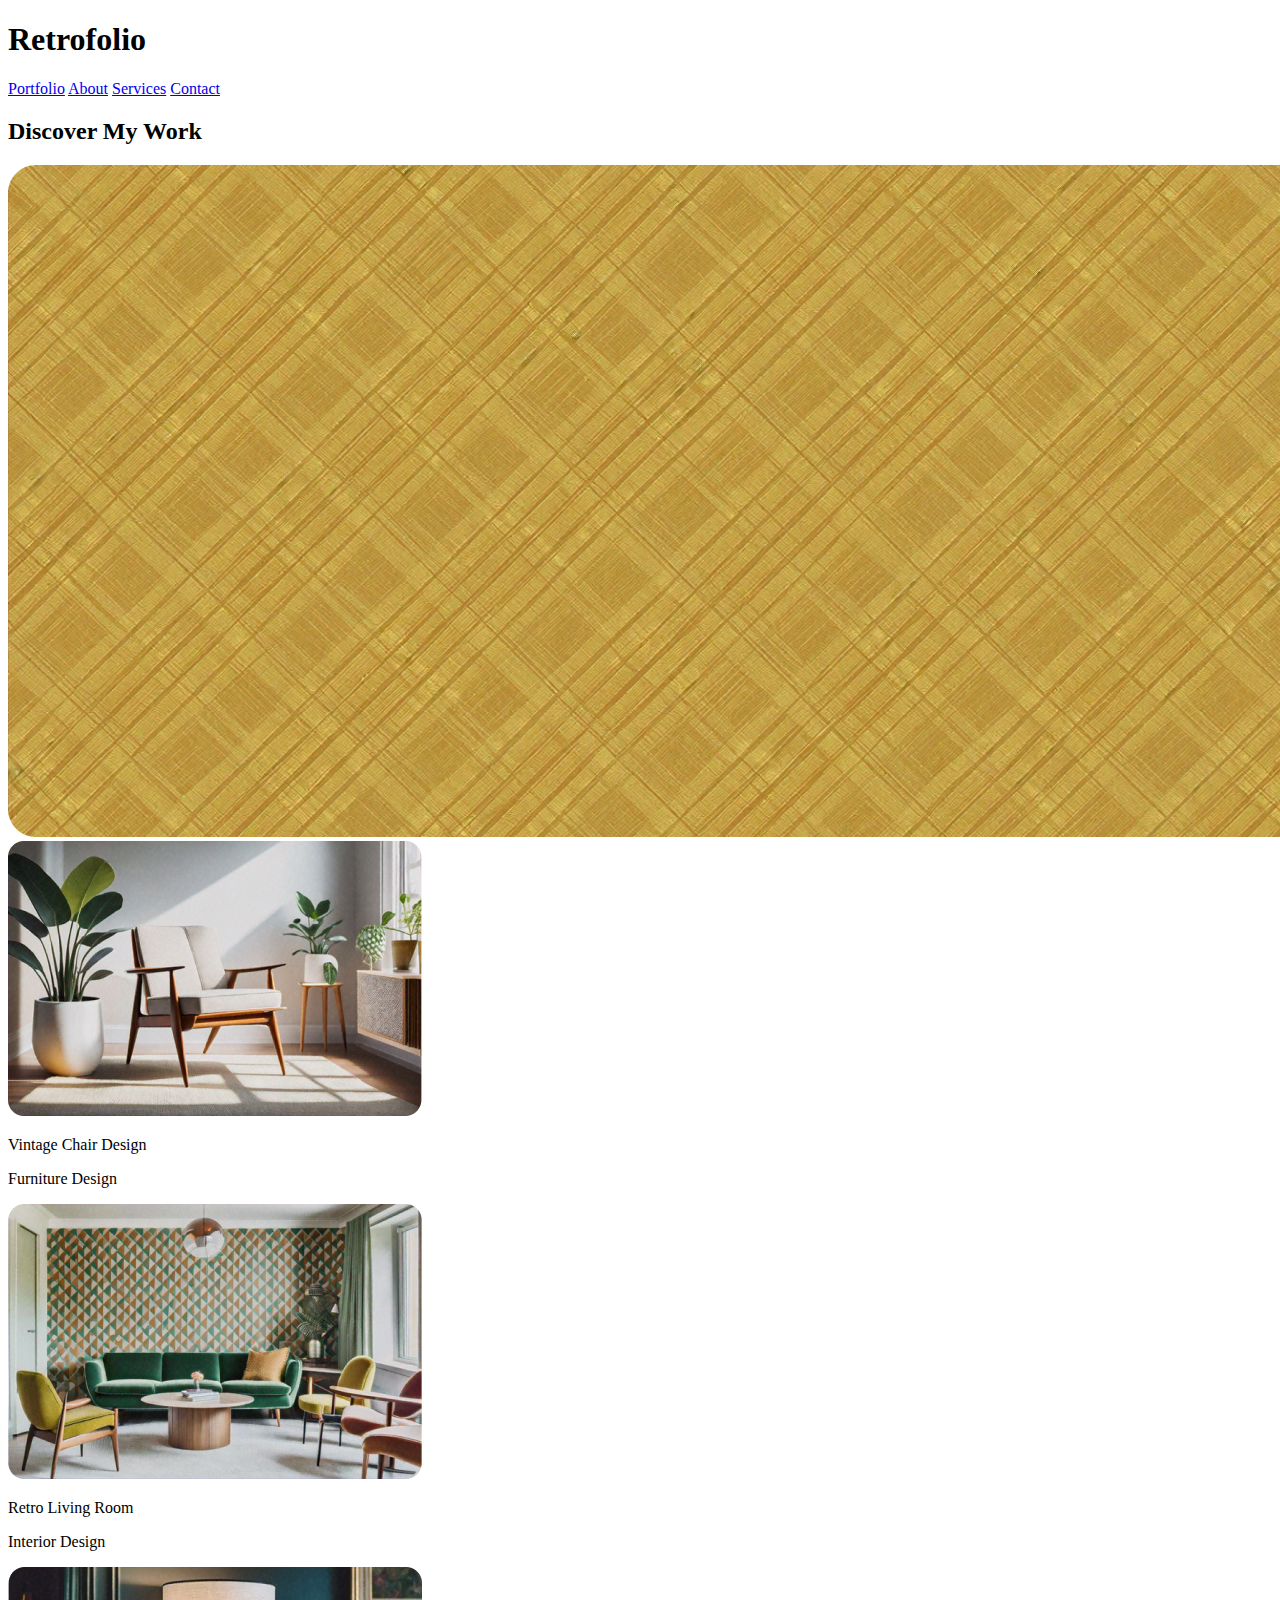
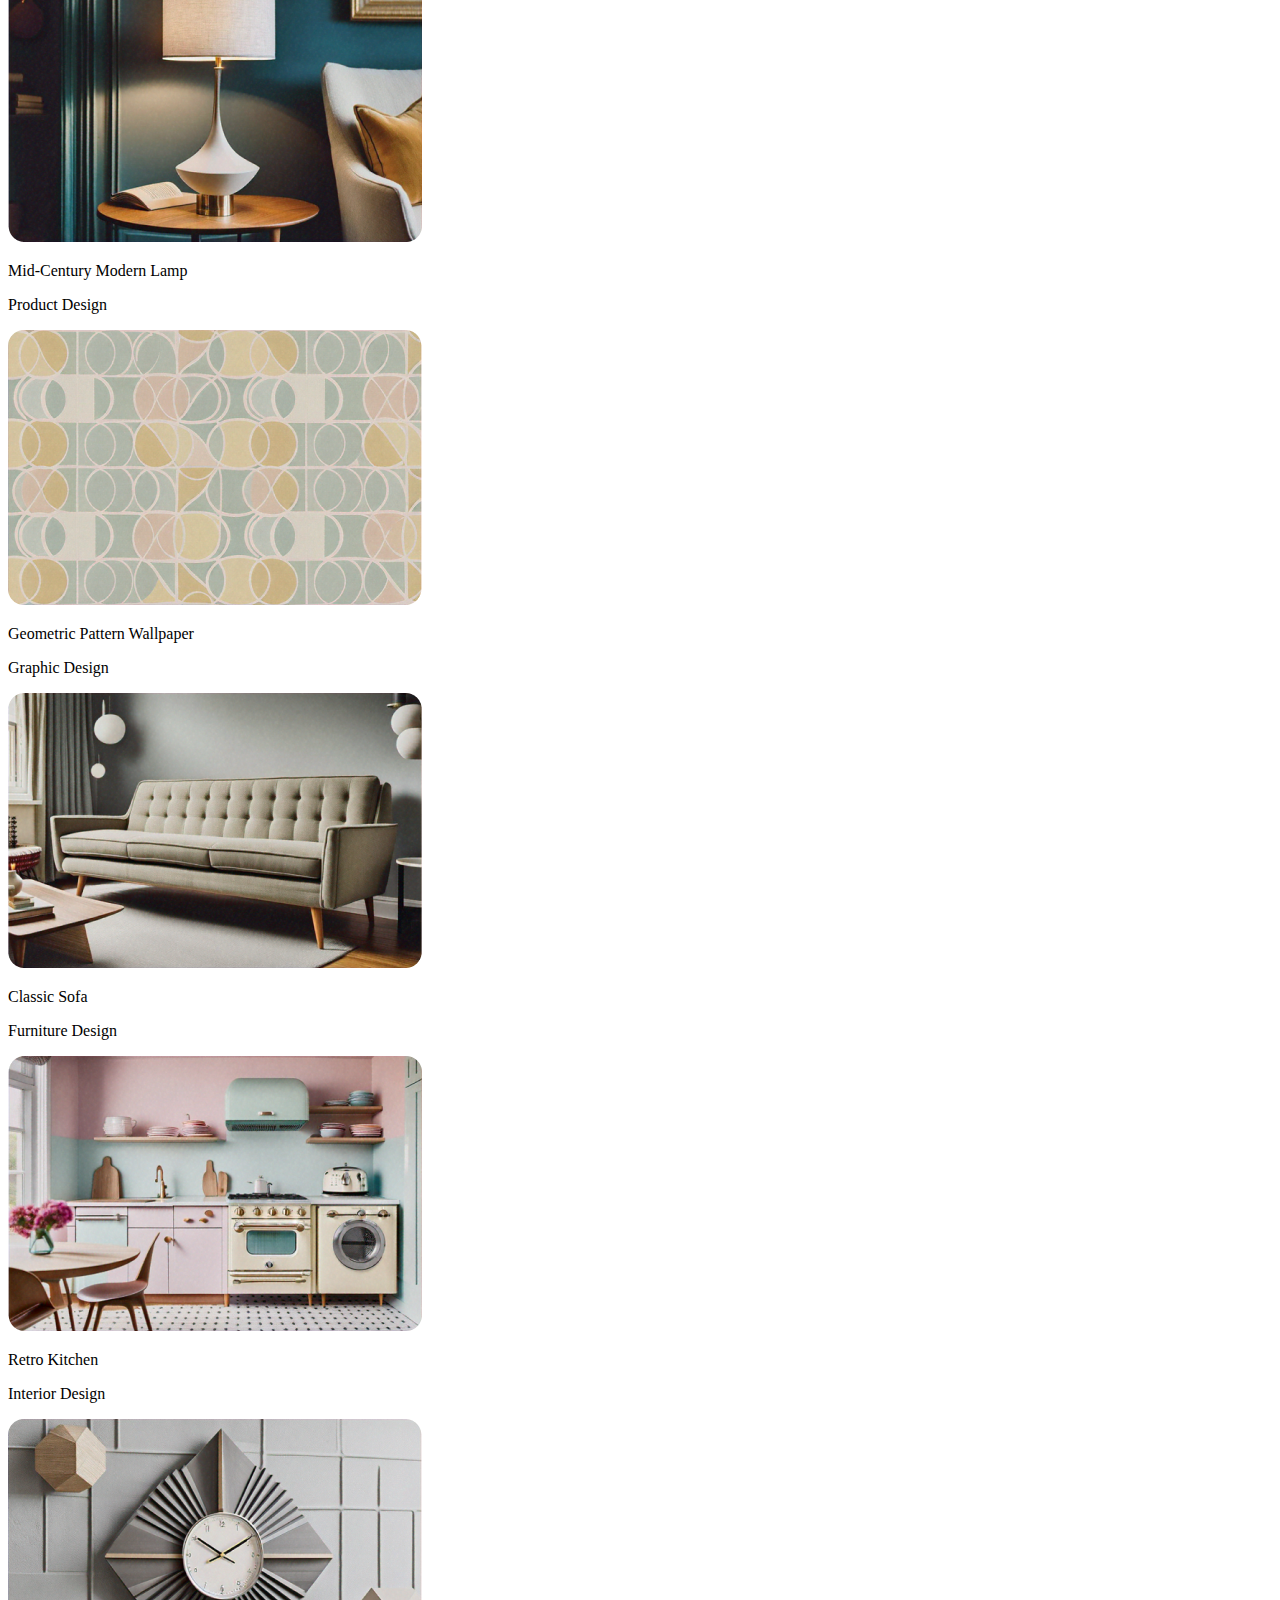
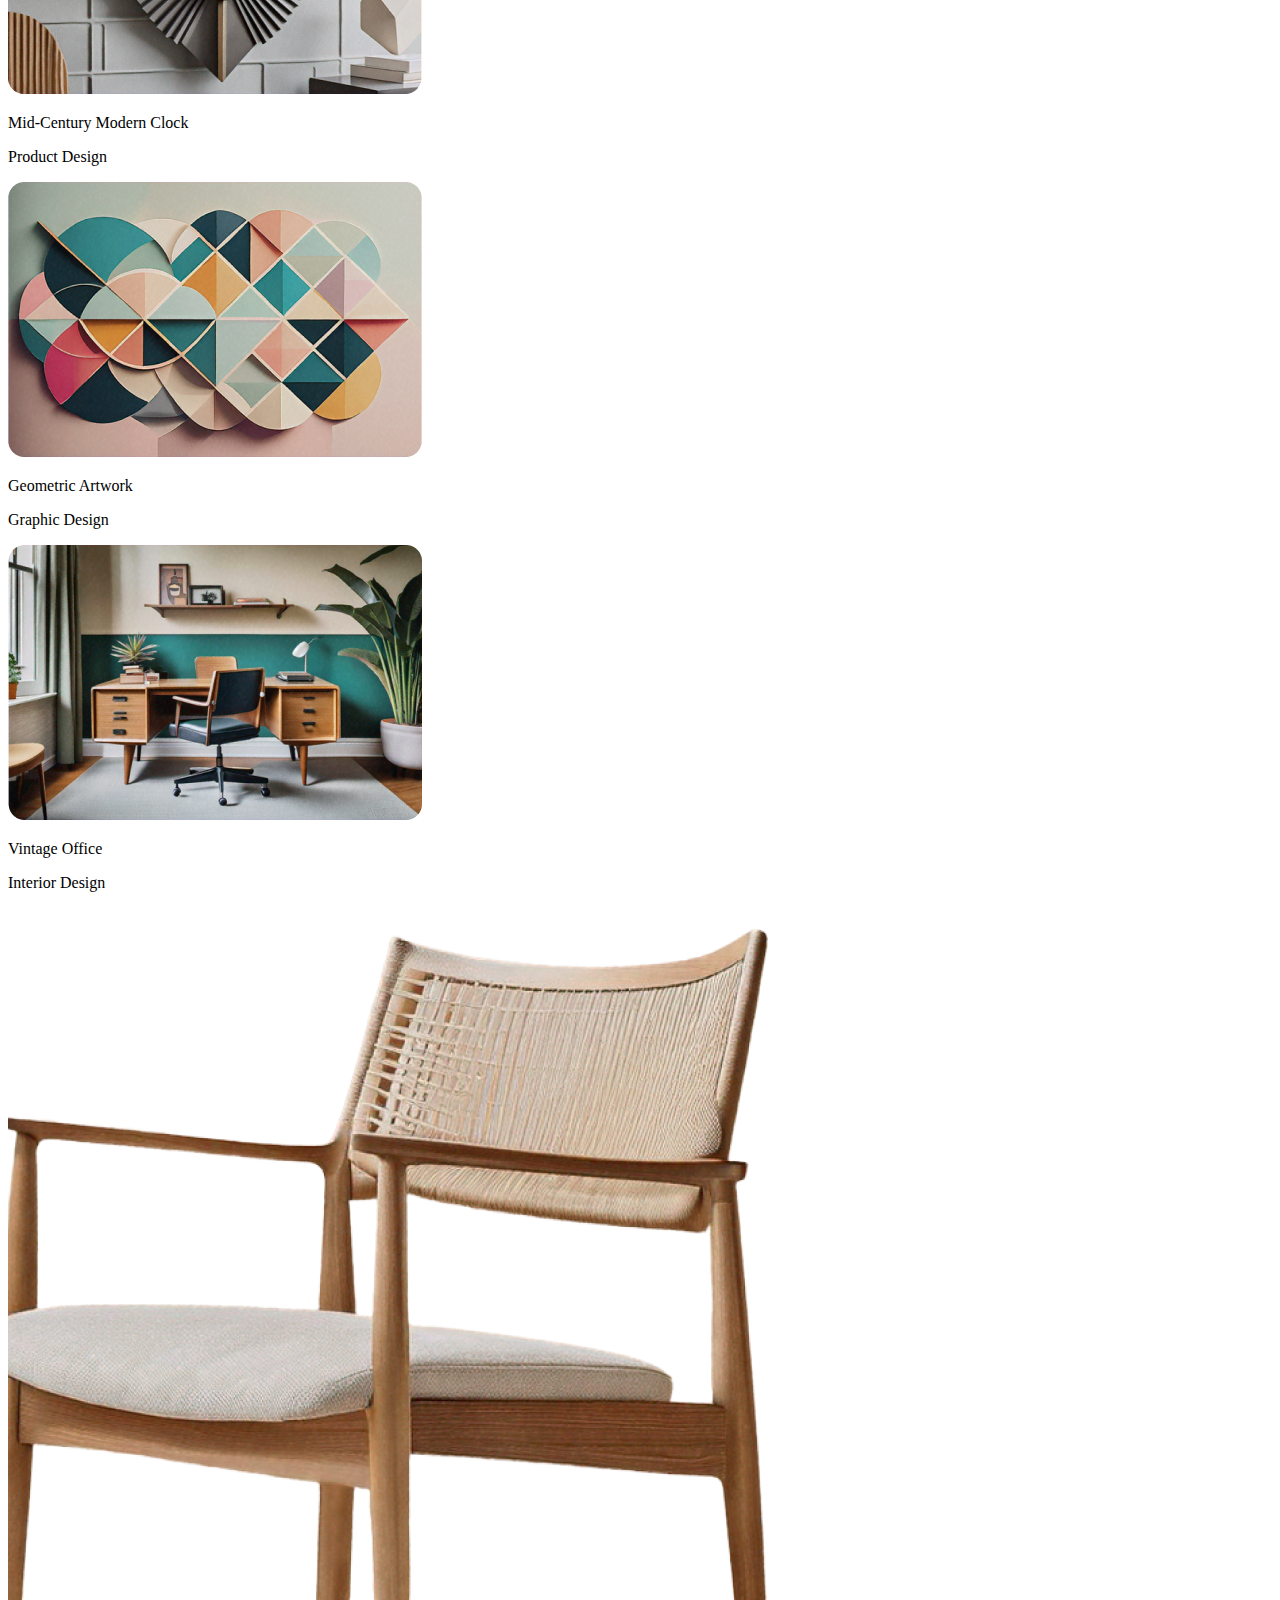
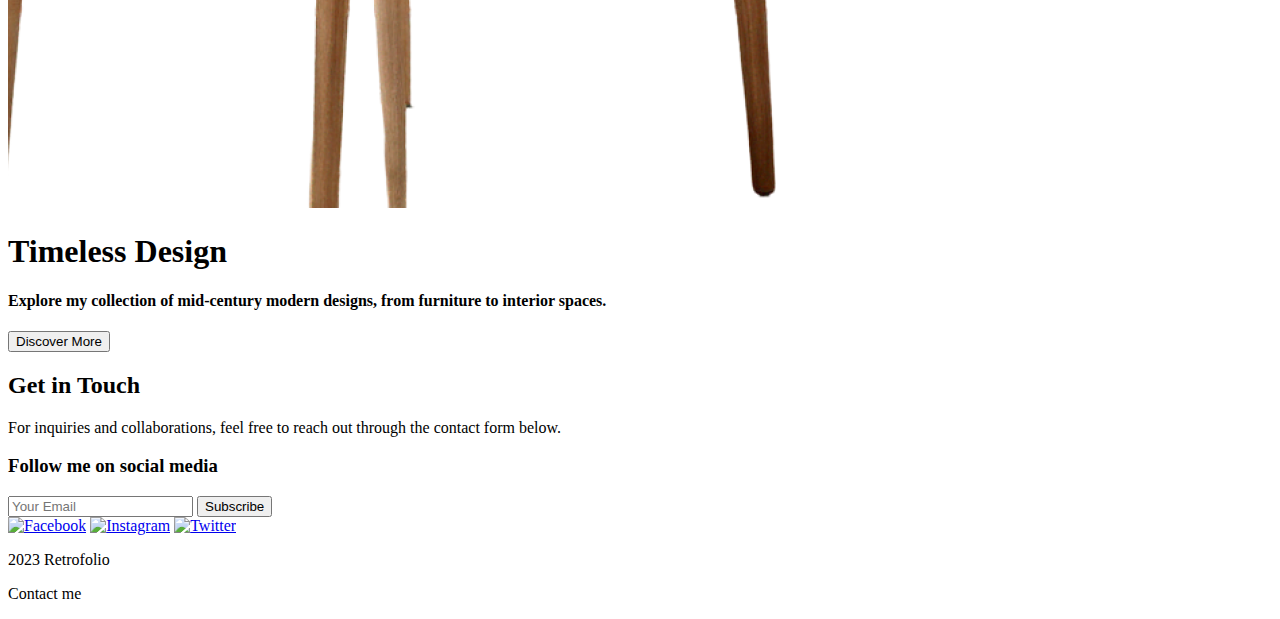
==== index.html @ e5d99cf6 "final" ====
<!DOCTYPE html>
<html lang="en">
<head>
  <meta charset="UTF-8">
  <meta name="viewport" content="width=device-width, initial-scale=1.0">
  <title>Retrofolio</title>
  <link href="https://fonts.googleapis.com/css2?family=Lobster&family=Domine:wght@400..700&display=swap" rel="stylesheet">
  <link rel="preconnect" href="https://fonts.googleapis.com" crossorigin>
  <link rel="preconnect" href="https://fonts.gstatic.com" crossorigin>
  <link rel="stylesheet" href="style.css">
</head>
<body>
  <header>
    <div class="navbar">
      <h1>Retrofolio</h1>
      <nav>
        <a class="subnav" href="#">Portfolio</a>
        <a class="subnav" href="#">About</a>
        <a class="subnav" href="#">Services</a>
        <a class="subnav" href="#">Contact</a>
      </nav>
    </div>
  </header>

  <main>
    <h2 class="Discover">Discover My Work</h2>
    <div class="mainimage">
      <img src="images/yellow.png">
    </div>
    <div class="allimages">
      <div class="image">
        <img src="images/A mid-century modern chair with clean lines and tapered legs placed in a sunlit room decorated with plants..png" alt="Vintage Chair Design">
        <p>Vintage Chair Design
        </p>
        <p class="vintage">Furniture Design
        </p>
      </div>
      <div class="image">
        <img src="images/A mid-century modern living room with a stylish green sofa, geometric patterned wallpaper, and a circular coffee table surrounded by chairs..png" alt="Retro Living Room">
        <p>Retro Living Room</p>
        <p class="vintage">Interior Design
        </p>
      </div>
      <div class="image">
        <img src="images/A mid-century modern lamp with a sleek silhouette and elegant curves illuminating a cozy living space with vintage decor..png" alt="Mid-Century Modern Lamp">
        <p>Mid-Century Modern Lamp</p>
        <p class="vintage">Product Design
        </p>
      </div>
      <div class="image">
        <img src="images/A section of mid-century modern wallpaper featuring overlapping circles in soft pastel colors and clean lines..png" alt="Geometric Pattern Wallpaper">
        <p>Geometric Pattern Wallpaper</p>
        <p class="vintage">Graphic Design
        </p>
      </div>
      <div class="image">
        <img src="images/A classic mid-century modern sofa with tapered wooden legs and soft upholstery in a muted tone, placed elegantly in a cozy living room adorned with retro accents..png" alt="Classic Sofa">
        <p>Classic Sofa</p>
        <p class="vintage">Furniture Design
        </p>
      </div>
      <div class="image">
        <img src="images/A bright kitchen with vintage appliances and mid-century modern furniture against a soft pastel backdrop..png" alt="Retro Kitchen">
        <p>Retro Kitchen</p>
        <p class="vintage">Interior Design
        </p>
      </div>
      <div class="image">
        <img src="images/A mid-century modern clock with a circular face and minimalist hands mounted on a textured wall featuring geometric accents..png" alt="Mid-Century Modern Clock">
        <p>Mid-Century Modern Clock</p>
        <p class="vintage">Product Design
        </p>
      </div>
      <div class="image">
        <img src="images/A vibrant piece of artwork featuring overlapping geometric patterns in soft pastel colors on a neutral background..png" alt="Geometric Artwork">
        <p>Geometric Artwork</p>
        <p class="vintage">Graphic Design
        </p>
      </div>
      <div class="image">
        <img src="images/A vintage office designed with mid-century modern furniture, showcasing a wooden desk and an ergonomic chair surrounded by retro decor..png" alt="Vintage Office">
        <p>Vintage Office</p>
        <p class="vintage">Interior Design
        </p>
      </div>
    </div>

    <div class="chair">
      <img src="images/A stylish mid-century modern chair with clean lines and a minimalist design placed against a beige backdrop., viewed from the side.png" alt="Timeless Design">
      <div class="chair-text">
        <h1>Timeless Design</h1>
        <h4>Explore my collection of mid-century modern designs, from furniture to interior spaces.</h4>
        <button class="DiscoverMore">Discover More</button>
      </div>
    </div>
  </main>


  <footer>
    <div class="contact-section">
      <h2>Get in Touch</h2>
      <p>For inquiries and collaborations, feel free to reach out through the contact form below.</p>
    </div>
    <h3 class="follow">Follow me on social media</h3>
    <div class="email">
      <input type="email" placeholder="Your Email">
      <button class="Subscribe">Subscribe</button>
    </div>
    <div class="social-media">
      <a href="#"><img src="facebook.png" alt="Facebook" height="36px"></a>
      <a href="#"><img src="instagram.png" alt="Instagram" height="36px"></a>
      <a href="#"><img src="twitter.png" alt="Twitter" height="36px"></a>
    </div>
    <div class="copyrights">
      <p class="copyright">2023 Retrofolio</p>
      <p class="lastsection">Contact me</p>
    </div>
  </footer>
</body>
</html>
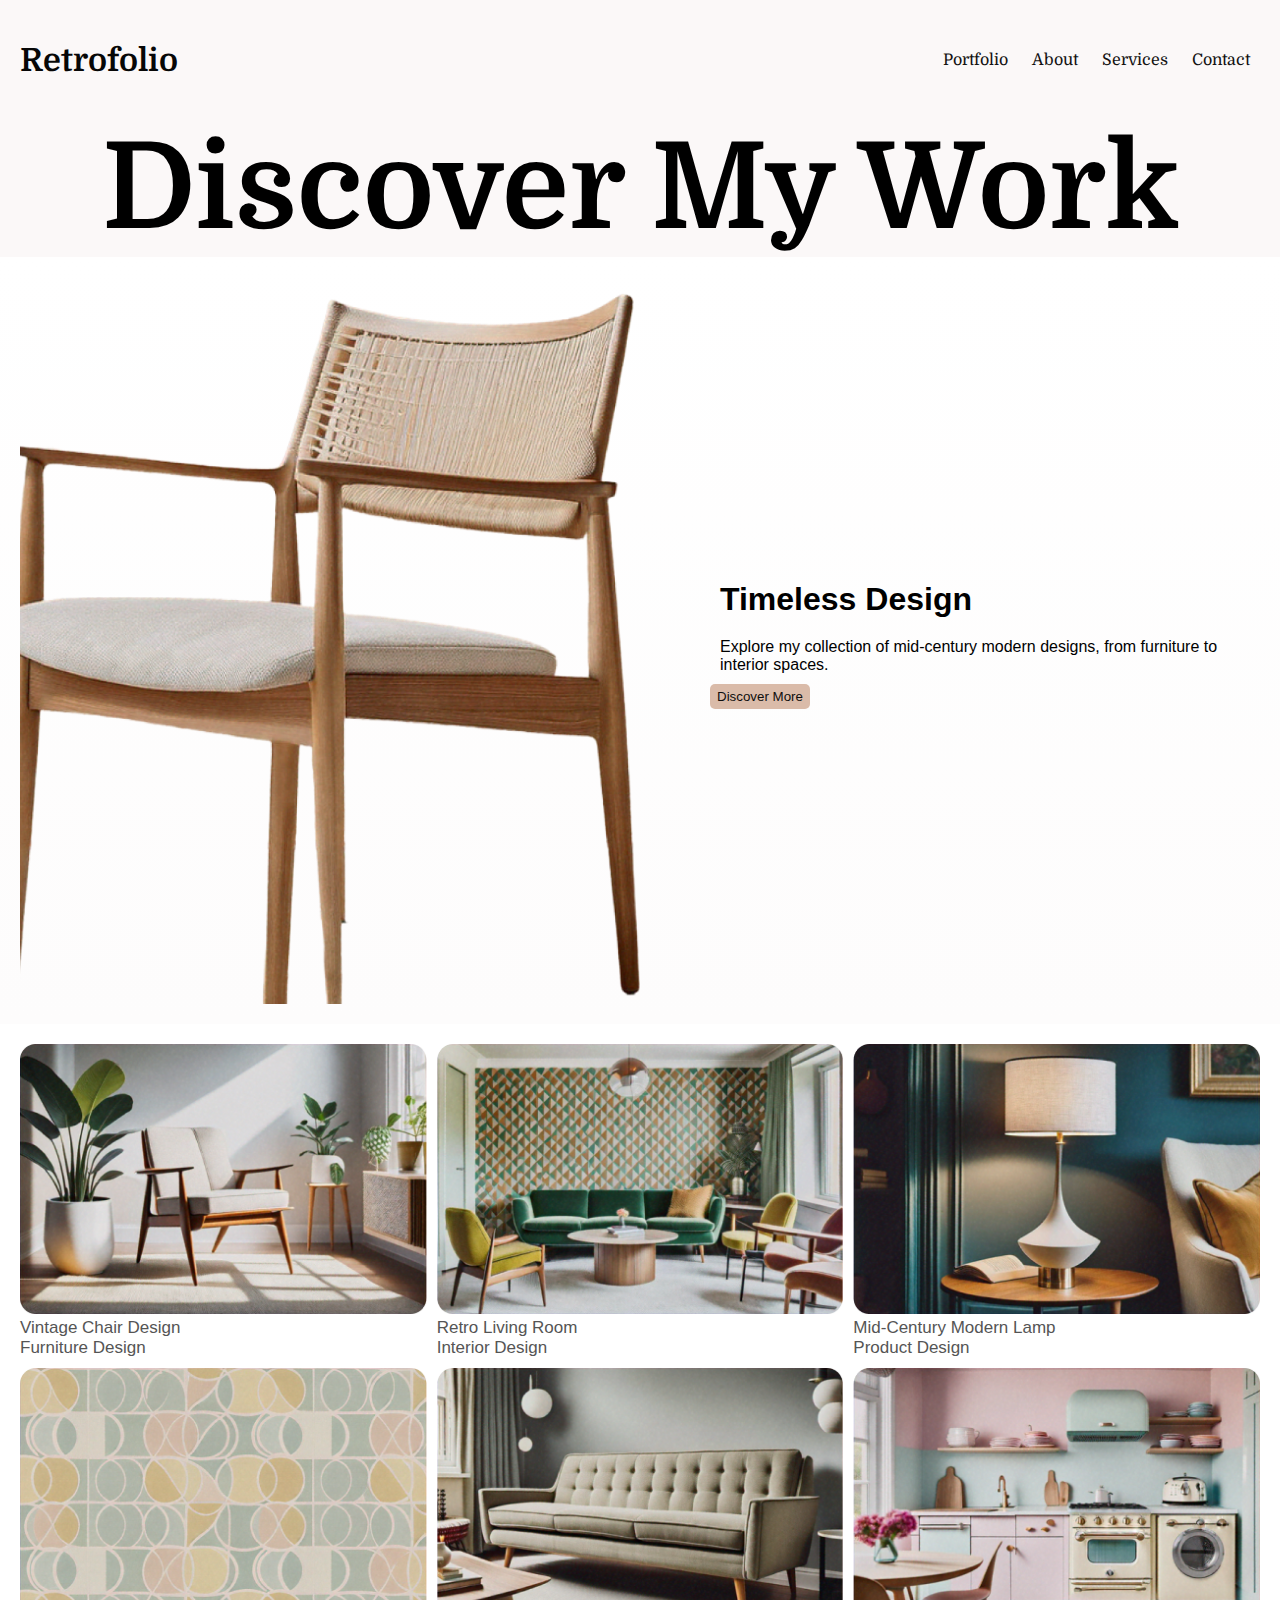
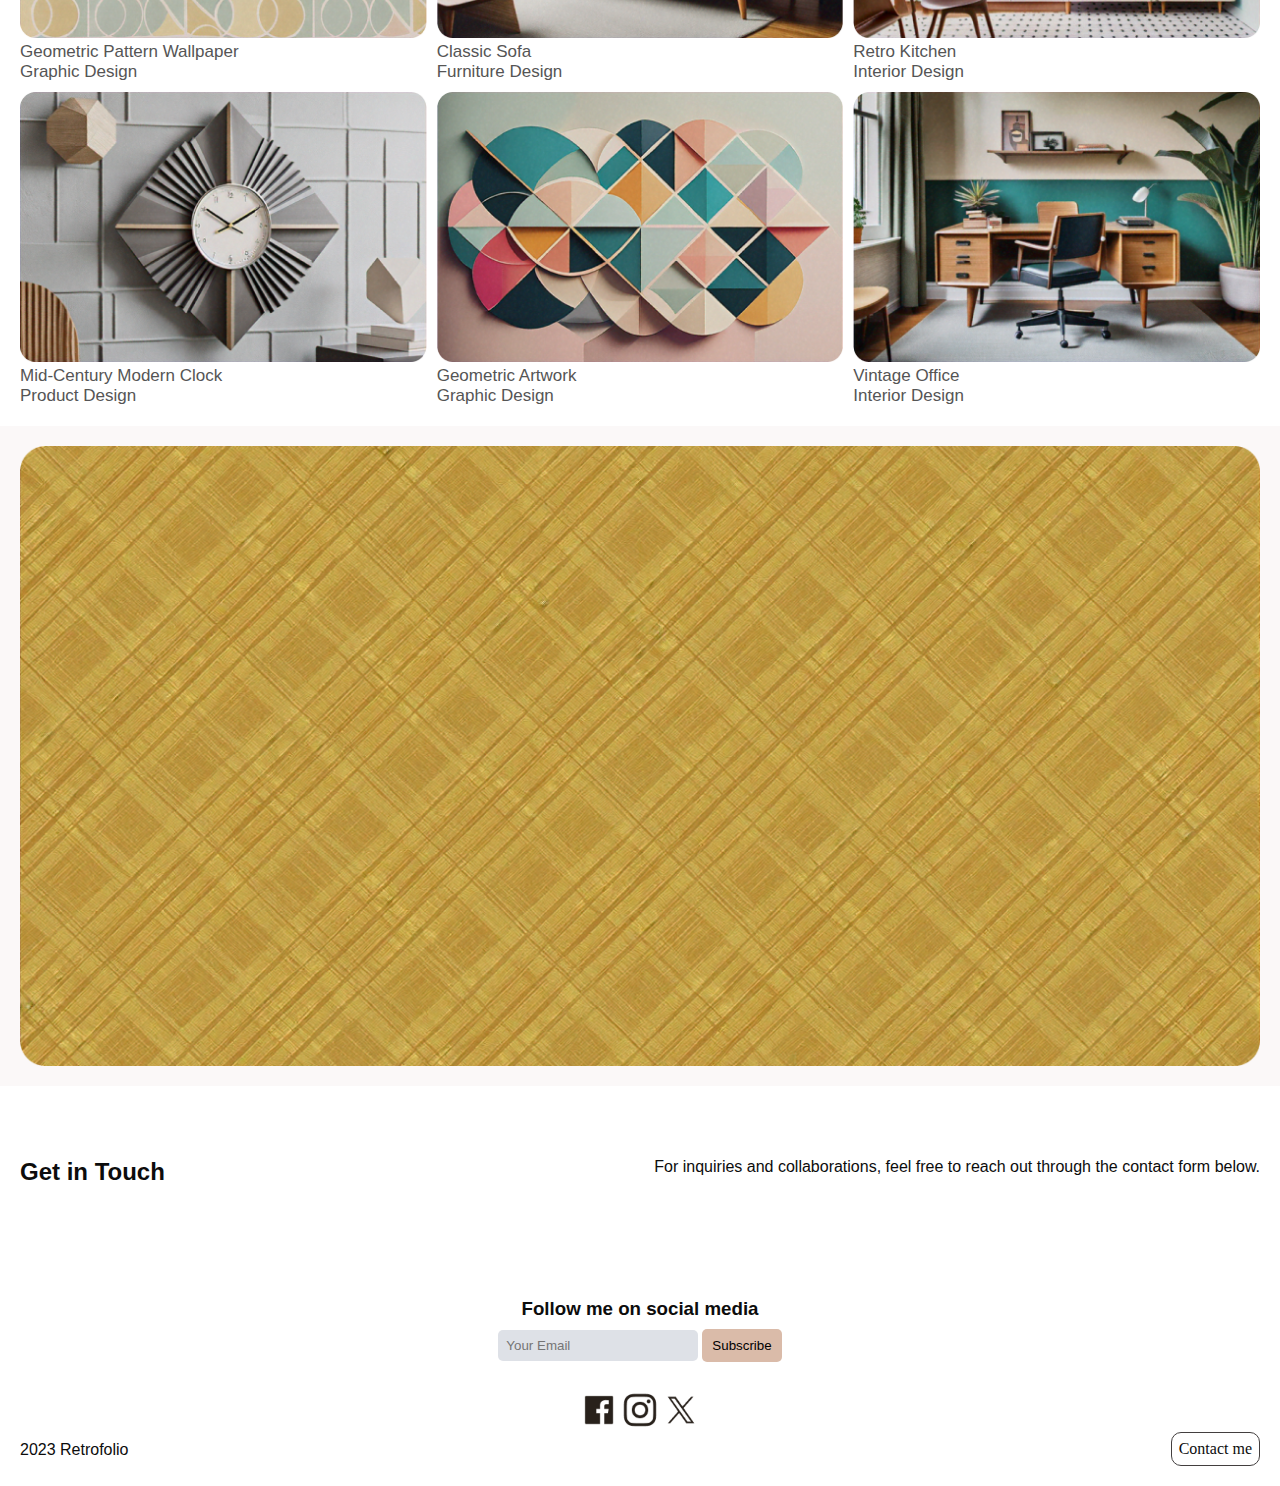
==== commit beea068e: "Update index.html" ====
--- a/index.html
+++ b/index.html
@@ -24,9 +24,15 @@
 
   <main>
     <h2 class="Discover">Discover My Work</h2>
-    <div class="mainimage">
-      <img src="images/yellow.png">
+        <div class="chair">
+      <img src="images/A stylish mid-century modern chair with clean lines and a minimalist design placed against a beige backdrop., viewed from the side.png" alt="Timeless Design">
+      <div class="chair-text">
+        <h1>Timeless Design</h1>
+        <h4>Explore my collection of mid-century modern designs, from furniture to interior spaces.</h4>
+        <button class="DiscoverMore">Discover More</button>
+      </div>
     </div>
+  </main>
     <div class="allimages">
       <div class="image">
         <img src="images/A mid-century modern chair with clean lines and tapered legs placed in a sunlit room decorated with plants..png" alt="Vintage Chair Design">
@@ -84,16 +90,9 @@
         </p>
       </div>
     </div>
-
-    <div class="chair">
-      <img src="images/A stylish mid-century modern chair with clean lines and a minimalist design placed against a beige backdrop., viewed from the side.png" alt="Timeless Design">
-      <div class="chair-text">
-        <h1>Timeless Design</h1>
-        <h4>Explore my collection of mid-century modern designs, from furniture to interior spaces.</h4>
-        <button class="DiscoverMore">Discover More</button>
-      </div>
+  <div class="mainimage">
+      <img src="images/yellow.png">
     </div>
-  </main>
 
 
   <footer>
@@ -117,4 +116,4 @@
     </div>
   </footer>
 </body>
-</html>+</html>
--- a/style.css
+++ b/style.css
@@ -0,0 +1,365 @@
+@import url('https://fonts.googleapis.com/css2?family=Domine:wght@400..700&display=swap');
+
+* {
+    margin: 0;
+    padding: 0;
+    box-sizing: border-box;
+}
+
+body {
+    background: #fbf8f8;
+    animation: fadeIn 2s ease-in-out;
+}
+@keyframes fadeIn {
+    from {
+      opacity: 0;
+    }
+    to {
+      opacity: 1;
+    }
+  }
+
+  
+header {
+    background: #fbf8f8;
+    color: #070707;
+    padding: 1.25rem;
+    font-family: "Domine", serif;
+}
+
+main {
+    display: flex;
+    flex-direction: column;
+}
+
+main h2 {
+    font-family: "Domine", serif;
+    animation: bounce 3s ;
+    
+}
+@keyframes bounce {
+    0%, 100% {
+      transform: translateY(0);
+    }
+    50% {
+      transform: translateY(-10px);
+    }
+  }
+
+.navbar {
+    display: flex;
+    height: 5rem;
+    justify-content: space-between;
+    align-items: center;
+    padding-top: 1rem;
+    padding-bottom: 1rem;
+    border-bottom: 0.094rem;
+}
+
+.subnav {
+    padding: 0.625rem;
+}
+
+.navbar a {
+    text-decoration: none;
+    color: #131212;
+    font-weight: lighter;
+    font-family: "Domine", serif;
+}
+
+.subnav:hover {
+    color: #fc8f00;
+}
+
+.yellow {
+    text-align: center;
+    border-bottom: 0.094rem;
+    padding-top: 6rem;
+    padding-bottom: 6rem;
+    gap: 3rem;
+}
+
+.Discover {
+    display: flex;
+    flex-direction: column;
+    font-family: "Domine", serif;
+    font-size: 7.5rem;
+    text-align: center;
+    flex-wrap: wrap;
+}
+
+.mainimage img {
+    display: flex;
+    width: 100%;
+    padding: 1.25rem;
+    border-radius: 0.3125rem;
+}
+
+.image img {
+    width: 100%;
+    border-radius: 0.3125rem;
+    transition: transform 0.3s ease;
+}
+
+.image img:hover {
+    transform: scale(0.9);
+    box-shadow: 0.125rem 0.25rem 0.125rem 0.1875rem #010101;
+}
+
+.allimages {
+    display: grid;
+    grid-template-columns: repeat(3, 1fr);
+    gap: 0.625rem;
+    padding: 1.25rem;
+    background-color: #fff;
+}
+
+.image p {
+    font-size: 1.0625rem;
+    color: #555;
+    text-align: start;
+    font-family: 'Outfit', sans-serif;
+}
+
+.vintage {
+    font-weight: lighter;
+    font-size: 0.3125rem;
+}
+
+.chair {
+    display: flex;
+    flex-direction: row;
+    gap: 2.5rem;
+    align-items: center;
+    padding: 1.25rem;
+    background: linear-gradient(to bottom,#fff, #FDFCFC);
+}
+
+.chair img {
+    width: 50%;
+    border-radius: 0.3125rem;
+    animation: jump 1.5s infinite ease-in-out;
+}
+
+@keyframes jump {
+    0%, 100% {
+        transform: translateY(0);
+    }
+    50% {
+        transform: translateY(-3.125rem);
+    }
+}
+
+.chair-text {
+    margin-left: 1.875rem;
+    display: flex;
+    flex-direction: column;
+}
+
+.chair-text h1 {
+    padding: 0.625rem;
+    font-family: 'Outfit', sans-serif;
+}
+
+.chair-text h4 {
+    font-weight: lighter;
+    padding: 0.625rem;
+    font-family: 'Outfit', sans-serif;
+}
+
+button {
+    padding: 0.625rem;
+}
+
+.chair-text button {
+    padding: 0.3125rem 0.3125rem;
+    width: 6.25rem;
+    background: rgb(218, 187, 169);
+    color: #0e0e0e;
+    border: none;
+    cursor: pointer;
+    border-radius: 0.3125rem;
+}
+
+footer {
+    padding: 1.25rem;
+    background: #ffffff;
+    color: #0c0c0c;
+}
+
+.contact-section {
+    display: flex;
+    justify-content: space-between;
+    gap: 3.75rem;
+    padding-top: 3.25rem;
+    padding-bottom: 3.25rem;
+}
+
+.contact-section h2 {
+    font-family: 'Outfit', sans-serif;
+}
+
+.contact-section p {
+    font-family: 'Outfit', sans-serif;
+    text-align: end;
+}
+
+.follow {
+    padding-top: 3.75rem;
+    text-align: center;
+    font-family: 'Outfit', sans-serif;
+}
+
+.email {
+    padding-top: 0.5625rem;
+    text-align: center;
+}
+
+.email input {
+    padding: 0.5rem;
+    border: none;
+    background-color: #dee1e7;
+    border-radius: 0.3125rem;
+    width: 12.5rem;
+    font-family: 'Outfit', sans-serif;
+}
+
+.email button {
+    padding: 0.5625rem 0.625rem;
+    border: none;
+    background: rgb(218, 187, 169);
+    cursor: pointer;
+    border-radius: 0.3125rem;
+    font-family: 'Outfit', sans-serif;
+}
+
+.social-media {
+    text-align: center;
+    padding-top: 1.875rem;
+    font-family: 'Outfit', sans-serif;
+}
+
+.social-media a {
+    color: rgb(20, 20, 19);
+    margin: 0 0.03125rem;
+    text-decoration: none;
+}
+
+.copyright {
+    display: flex;
+    justify-content: space-between;
+    text-align: center;
+    padding-top: 0.5625rem;
+    font-family: 'Outfit', sans-serif;
+}
+
+.copyrights {
+    display: flex;
+    justify-content: space-between;
+}
+
+.lastsection {
+    display: flex;
+    padding: 0.4375rem;
+    justify-content: space-between;
+    border: 0.0625rem solid rgb(67, 63, 63);
+    border-radius: 0.625rem;
+    text-align: center;
+    cursor: pointer;
+}
+
+@media screen and (max-width: 37.5rem) {
+    .subnav {
+        display: none !important;
+    }
+
+    .navbar {
+        justify-content: center;
+    }
+
+    .navbar h1 {
+        text-align: center;
+        padding: 12.5rem;
+        margin: 0%;
+    }
+
+    .Discover {
+        font-size: 3.75rem;
+        text-align: center;
+        padding: 1.25rem;
+    }
+}
+
+@media screen and (min-width: 37.5625rem) and (max-width: 64rem) {
+    .Discover {
+        font-size: 5rem;
+    }
+
+    .navbar h1 {
+        font-size: 1.75rem;
+        text-align: center;
+    }
+}
+
+@media screen and (min-width: 64.0625rem) {
+    .Discover {
+        font-size: 7.5rem;
+    }
+
+    .navbar h1 {
+        font-size: 2rem;
+        text-align: center;
+    }
+}
+
+@media screen and (max-width: 30rem) {
+    .navbar h1 {
+        font-size: 1.5rem;
+        text-align: center;
+        padding: 1.25rem;
+    }
+
+    .Discover {
+        font-size: 3rem;
+        text-align: center;
+        padding: 0.625rem;
+    }
+}
+
+@media screen and (min-width: 28.75rem) and (max-width: 37.5rem) {
+    .navbar h1 {
+        font-size: 1.5rem;
+        text-align: center;
+        padding: 1.25rem;
+    }
+
+    .Discover {
+        font-size: 3rem;
+        text-align: center;
+        padding: 0.625rem;
+    }
+}
+
+@media screen and (min-width: 19.375rem) and (max-width: 28.125rem) {
+    .navbar h1 {
+        font-size: 1.5rem;
+        text-align: center;
+        padding: 1.25rem;
+    }
+
+    .Discover {
+        font-size: 3rem;
+        text-align: center;
+        padding: 0.625rem;
+    }
+
+    .chair {
+        gap: 0;
+    }
+
+    
+
+    .chair-text {
+        font-size: small;
+    }
+}